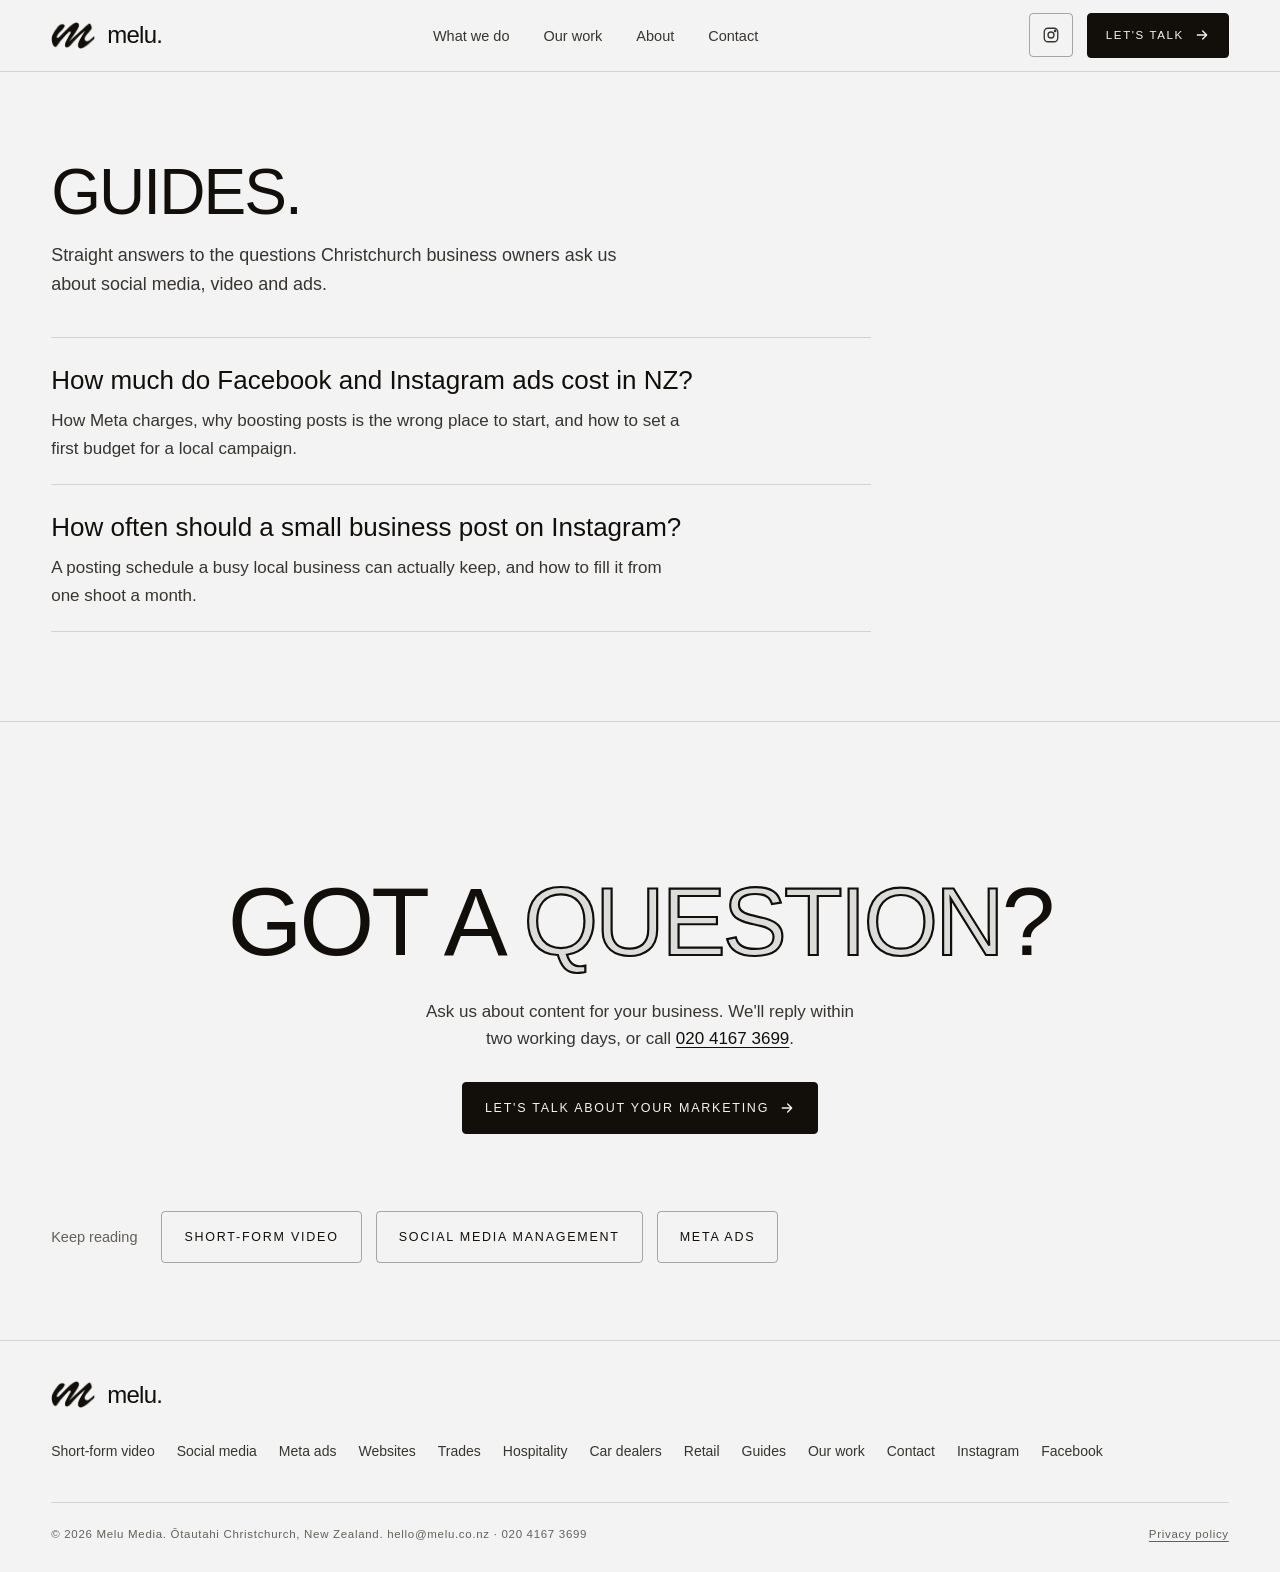
==== guides/index.html @ bd2c9570 "Add guides section: Facebook/Instagram ad costs and Instagram posting frequency Two sourced articles" ====
<!doctype html>
<html lang="en-NZ">
<head>
<meta charset="utf-8">
<meta name="viewport" content="width=device-width, initial-scale=1, viewport-fit=cover">
<title>Marketing Guides for Christchurch Businesses | Melu Media</title>
<meta name="description" content="Plain answers on social media, video and Facebook and Instagram ads for small businesses in Christchurch and New Zealand, from Melu Media.">
<link rel="canonical" href="https://melu.co.nz/guides/">
<meta name="robots" content="index, follow, max-image-preview:large, max-snippet:-1, max-video-preview:-1">
<meta name="author" content="Ephraim Stocks">
<meta name="theme-color" content="#f3f3f3">
<meta property="og:type" content="website">
<meta property="og:locale" content="en_NZ">
<meta property="og:site_name" content="Melu Media">
<meta property="og:title" content="Marketing Guides for Christchurch Businesses | Melu Media">
<meta property="og:description" content="Plain answers on social media, video and Facebook and Instagram ads for small businesses in Christchurch and New Zealand, from Melu Media.">
<meta property="og:url" content="https://melu.co.nz/guides/">
<meta property="og:image" content="https://melu.co.nz/og-image.png">
<meta name="twitter:card" content="summary_large_image">
<link rel="icon" type="image/png" sizes="64x64" href="/favicon.png">
<link rel="apple-touch-icon" sizes="180x180" href="/apple-touch-icon.png">
<link rel="stylesheet" href="/styles.css?v=20261026a">
<script>document.documentElement.className = 'js';</script>
<script type="application/ld+json">
{
  "@context": "https://schema.org",
  "@graph": [
    {
      "@type": "CollectionPage",
      "@id": "https://melu.co.nz/guides/#webpage",
      "url": "https://melu.co.nz/guides/",
      "name": "Marketing Guides for Christchurch Businesses | Melu Media",
      "description": "Plain answers on social media, video and Facebook and Instagram ads for small businesses in Christchurch and New Zealand, from Melu Media.",
      "inLanguage": "en-NZ",
      "isPartOf": {
        "@id": "https://melu.co.nz/#website"
      },
      "publisher": {
        "@id": "https://melu.co.nz/#organization"
      },
      "hasPart": [
        {
          "@id": "https://melu.co.nz/guides/facebook-instagram-ads-cost-nz#article"
        },
        {
          "@id": "https://melu.co.nz/guides/how-often-to-post-on-instagram#article"
        }
      ]
    },
    {
      "@type": "BreadcrumbList",
      "itemListElement": [
        {
          "@type": "ListItem",
          "position": 1,
          "name": "Melu Media",
          "item": "https://melu.co.nz/"
        },
        {
          "@type": "ListItem",
          "position": 2,
          "name": "Guides",
          "item": "https://melu.co.nz/guides/"
        }
      ]
    }
  ]
}
</script>
</head>
<body id="top">
<a class="skip" href="#main">Skip to content</a>

<header class="nav">
  <div class="wrap">
    <a class="brand" href="/" aria-label="Melu Media home"><span class="logo-mark" aria-hidden="true"></span><span class="wordmark">melu<span class="dot">.</span></span></a>
    <nav aria-label="Primary">
      <ul class="nav-links">
        <li><a href="/#services">What we do</a></li>
        <li><a href="/#work">Our work</a></li>
        <li><a href="/#about">About</a></li>
        <li><a href="/#contact">Contact</a></li>
      </ul>
    </nav>
    <div class="nav-cta">
      <a class="icon-link" href="https://www.instagram.com/melu.media/" target="_blank" rel="noopener" aria-label="Melu Media on Instagram"><svg viewBox="0 0 24 24" fill="none" stroke="currentColor" stroke-width="1.8" stroke-linecap="round" stroke-linejoin="round" aria-hidden="true"><rect x="3" y="3" width="18" height="18" rx="5"/><circle cx="12" cy="12" r="4"/><circle cx="17.5" cy="6.5" r="0.8" fill="currentColor"/></svg></a>
      <a class="btn btn-primary" href="/#contact">Let's talk <svg class="arrow" viewBox="0 0 24 24" fill="none" stroke="currentColor" stroke-width="2" stroke-linecap="round" stroke-linejoin="round" aria-hidden="true"><path d="M5 12h14M13 6l6 6-6 6"/></svg></a>
      <button class="menu-btn" id="menu-open" type="button" aria-label="Open menu" aria-controls="mobile-menu" aria-expanded="false">
        <svg viewBox="0 0 24 24" fill="none" stroke="currentColor" stroke-width="1.8" stroke-linecap="round" aria-hidden="true"><path d="M4 7h16M4 12h16M4 17h16"/></svg>
      </button>
    </div>
  </div>
</header>

<div class="mobile-menu" id="mobile-menu" role="dialog" aria-modal="true" aria-label="Menu" hidden>
  <div class="top">
    <a class="brand" href="/" aria-label="Melu Media home"><span class="logo-mark" aria-hidden="true"></span><span class="wordmark">melu<span class="dot">.</span></span></a>
    <button class="menu-btn" id="menu-close" type="button" aria-label="Close menu">
      <svg viewBox="0 0 24 24" fill="none" stroke="currentColor" stroke-width="1.8" stroke-linecap="round" aria-hidden="true"><path d="M6 6l12 12M18 6L6 18"/></svg>
    </button>
  </div>
  <ul>
        <li><a href="/#services">What we do</a></li>
        <li><a href="/#work">Our work</a></li>
        <li><a href="/#about">About</a></li>
        <li><a href="/#contact">Contact</a></li>
  </ul>
  <div class="foot">
    <a class="btn btn-primary" href="/#contact">Let's talk <svg class="arrow" viewBox="0 0 24 24" fill="none" stroke="currentColor" stroke-width="2" stroke-linecap="round" stroke-linejoin="round" aria-hidden="true"><path d="M5 12h14M13 6l6 6-6 6"/></svg></a>
    <a class="btn" href="https://www.instagram.com/melu.media/" target="_blank" rel="noopener"><svg viewBox="0 0 24 24" fill="none" stroke="currentColor" stroke-width="1.8" stroke-linecap="round" stroke-linejoin="round" aria-hidden="true"><rect x="3" y="3" width="18" height="18" rx="5"/><circle cx="12" cy="12" r="4"/><circle cx="17.5" cy="6.5" r="0.8" fill="currentColor"/></svg> @melu.media</a>
    <span class="hero-note">Ōtautahi Christchurch · New Zealand</span>
  </div>
</div>

<main id="main">

  <section class="page" aria-labelledby="guides-h">
    <div class="wrap">
      <h1 class="display" id="guides-h">Guides.</h1>
      <p class="lede" style="margin-top:18px">Straight answers to the questions Christchurch business owners ask us about social media, video and ads.</p>
      <ul class="guide-list">
        <li><a href="/guides/facebook-instagram-ads-cost-nz"><h2>How much do Facebook and Instagram ads cost in NZ?</h2><p>How Meta charges, why boosting posts is the wrong place to start, and how to set a first budget for a local campaign.</p></a></li>
        <li><a href="/guides/how-often-to-post-on-instagram"><h2>How often should a small business post on Instagram?</h2><p>A posting schedule a busy local business can actually keep, and how to fill it from one shoot a month.</p></a></li>
      </ul>
    </div>
  </section>

  <section class="section" aria-labelledby="cta-h">
    <div class="wrap">
      <div class="cta-big">
        <h2 class="display" id="cta-h">Got a <em>question</em>?</h2>
        <p>Ask us about content for your business. We'll reply within two working days, or call <a href="tel:+642041673699">020 4167 3699</a>.</p>
        <a class="btn btn-primary" href="/#contact">Let's talk about your marketing <svg class="arrow" viewBox="0 0 24 24" fill="none" stroke="currentColor" stroke-width="2" stroke-linecap="round" stroke-linejoin="round" aria-hidden="true"><path d="M5 12h14M13 6l6 6-6 6"/></svg></a>
      </div>
      <div class="more-services">
        <span class="more-label">Keep reading</span>
        <a class="btn" href="/short-form-video">Short-form video</a>
        <a class="btn" href="/social-media-marketing">Social media management</a>
        <a class="btn" href="/meta-ads">Meta ads</a>
      </div>
    </div>
  </section>

</main>

<footer>
  <div class="wrap">
    <a class="brand" href="/" aria-label="Melu Media home"><span class="logo-mark" aria-hidden="true"></span><span class="wordmark">melu<span class="dot">.</span></span></a>
    <ul class="links">
      <li><a href="/short-form-video">Short-form video</a></li>
      <li><a href="/social-media-marketing">Social media</a></li>
      <li><a href="/meta-ads">Meta ads</a></li>
      <li><a href="/websites">Websites</a></li>
      <li><a href="/marketing-for-trades">Trades</a></li>
      <li><a href="/marketing-for-hospitality">Hospitality</a></li>
      <li><a href="/marketing-for-car-dealers">Car dealers</a></li>
      <li><a href="/marketing-for-retail">Retail</a></li>
      <li><a href="/guides/">Guides</a></li>
      <li><a href="/#work">Our work</a></li>
      <li><a href="/#contact">Contact</a></li>
      <li><a href="https://www.instagram.com/melu.media/" target="_blank" rel="noopener">Instagram</a></li>
      <li><a href="https://www.facebook.com/profile.php?id=61594397530777" target="_blank" rel="noopener">Facebook</a></li>
    </ul>
    <div class="fine">
      <span>© <span id="year">2026</span> Melu Media. Ōtautahi Christchurch, New Zealand. <!--email_off--><a href="mailto:hello@melu.co.nz">hello@melu.co.nz</a><!--/email_off--> · <a href="tel:+642041673699">020 4167 3699</a></span>
      <a href="/privacy">Privacy policy</a>
    </div>
  </div>
</footer>

<script src="/site.js?v=20261026a" defer></script>
</body>
</html>
---- styles.css ----
:root {
  --ground: oklch(0.965 0 0);
  --surface: oklch(0.925 0 0);
  --ink: oklch(0.17 0.01 78);
  --ink-2: oklch(0.33 0.01 78);
  --muted: oklch(0.49 0.01 78);
  --line: oklch(0.17 0.01 78 / 0.14);
  --line-strong: oklch(0.17 0.01 78 / 0.34);
  --on-video: #f2f0eb;
  --z-nav: 50;
  --z-menu: 60;
  --z-skip: 100;
  --radius: 4px;
  --display: Helvetica, "Helvetica Neue", Arial, sans-serif;
  --body: Helvetica, "Helvetica Neue", Arial, sans-serif;
  --gutter: clamp(16px, 4vw, 64px);
  --max: 1320px;
  --nav-h: 72px;
  color-scheme: light;
  --mark: url("[data-uri]");
}

* { box-sizing: border-box; }
[hidden] { display: none !important; }
html { scroll-behavior: smooth; scroll-padding-top: var(--nav-h); }
@media (prefers-reduced-motion: reduce) { html { scroll-behavior: auto; } }

body {
  margin: 0;
  background: var(--ground);
  color: var(--ink);
  font-family: var(--body);
  font-size: 17px;
  line-height: 1.6;
  -webkit-font-smoothing: antialiased;
  overflow-x: hidden;
}

::selection { background: var(--ink); color: var(--ground); }

a { color: inherit; text-decoration: none; }
a:focus-visible, button:focus-visible, input:focus-visible, textarea:focus-visible, summary:focus-visible {
  outline: 2px solid var(--ink);
  outline-offset: 3px;
}
img { max-width: 100%; display: block; }

.wrap {
  width: 100%;
  max-width: var(--max);
  margin-inline: auto;
  padding-inline: var(--gutter);
}

.skip {
  position: absolute;
  left: 12px; top: -80px;
  z-index: var(--z-skip);
  padding: 12px 16px;
  background: var(--ink);
  color: var(--ground);
  border-radius: var(--radius);
  font-size: 14px;
}
.skip:focus { top: 12px; }

/* ---------- Typography ---------- */
h1, h2, h3 { margin: 0; font-weight: 400; text-wrap: balance; }
p { margin: 0; text-wrap: pretty; }
.eyebrow {
  font-family: var(--body);
  font-size: 12px;
  letter-spacing: 0.16em;
  text-transform: uppercase;
  color: var(--ink-2);
  display: inline-flex;
  align-items: center;
  gap: 12px;
}
.eyebrow::before {
  content: "";
  width: 22px;
  height: 1px;
  background: var(--ink);
}
.display {
  font-family: var(--display);
  font-weight: 400;
  text-transform: uppercase;
  line-height: 0.96;
  letter-spacing: -0.03em;
}
.display em {
  font-style: normal;
  font-weight: 400;
  color: oklch(0.17 0.01 78 / 0.1);
  -webkit-text-stroke: clamp(1.25px, 0.024em, 2.2px) var(--ink);
}
.lede { color: var(--ink-2); font-size: clamp(17px, 1.4vw, 20px); max-width: 60ch; margin: 0; }

/* ---------- Buttons ---------- */
.btn {
  display: inline-flex;
  align-items: center;
  gap: 10px;
  padding: 15px 22px;
  border-radius: var(--radius);
  border: 1px solid var(--line-strong);
  font-family: inherit;
  font-size: 12.5px;
  font-weight: 400;
  letter-spacing: 0.14em;
  text-transform: uppercase;
  transition: background .25s ease, color .25s ease, border-color .25s ease, transform .25s ease;
  cursor: pointer;
  background: transparent;
  color: var(--ink);
  white-space: nowrap;
}
.btn:hover { border-color: var(--ink); transform: translateY(-1px); }
.btn-primary { background: var(--ink); color: var(--ground); border-color: var(--ink); }
.btn-primary:hover { background: var(--ink-2); border-color: var(--ink-2); }
.btn[disabled] { opacity: .6; cursor: default; transform: none; }
.btn svg { width: 16px; height: 16px; }
.btn-primary .arrow { transition: transform .25s ease; }
.btn-primary:hover .arrow { transform: translateX(3px); }

/* ---------- Brand mark ---------- */
.brand { display: inline-flex; align-items: center; gap: 12px; }
.logo-mark {
  display: inline-block;
  width: 44px; height: 27px;
  background: currentColor;
  -webkit-mask: var(--mark) no-repeat center / contain;
  mask: var(--mark) no-repeat center / contain;
  flex: none;
}
.wordmark {
  font-family: var(--display);
  font-size: 24px;
  font-weight: 400;
  letter-spacing: -0.03em;
  line-height: 1;
  display: inline-flex;
  align-items: baseline;
}

/* ---------- Nav ---------- */
.nav {
  position: sticky;
  top: env(safe-area-inset-top, 0px);
  z-index: var(--z-nav);
  height: var(--nav-h);
  display: flex;
  align-items: center;
  background: var(--ground);
  border-bottom: 1px solid var(--line);
}
.nav .wrap { display: flex; align-items: center; justify-content: space-between; gap: 24px; }
.nav-links { display: flex; gap: 34px; list-style: none; margin: 0; padding: 0; }
.nav-links a {
  font-size: 14.5px;
  color: var(--ink-2);
  position: relative;
  padding-block: 10px;
}
.nav-links a::after {
  content: "";
  position: absolute;
  left: 0; right: 0; bottom: 4px;
  height: 1px;
  background: var(--ink);
  transform: scaleX(0);
  transform-origin: left;
  transition: transform .3s ease;
}
.nav-links a:hover { color: var(--ink); }
.nav-links a:hover::after { transform: scaleX(1); }
.nav-cta { display: flex; align-items: center; gap: 14px; }
.nav .btn { padding: 12px 18px; font-size: 11.5px; }
.icon-link { display: inline-grid; place-items: center; width: 44px; height: 44px; border-radius: var(--radius); border: 1px solid var(--line-strong); color: var(--ink-2); transition: color .25s ease, border-color .25s ease; }
.icon-link svg { width: 18px; height: 18px; }
.icon-link:hover { color: var(--ink); border-color: var(--ink); }
.menu-btn {
  display: none;
  width: 44px; height: 44px;
  border: 1px solid var(--line-strong);
  border-radius: 999px;
  background: transparent;
  color: var(--ink);
  cursor: pointer;
  align-items: center; justify-content: center;
}
.menu-btn svg { width: 18px; height: 18px; }
.mobile-menu {
  position: fixed;
  inset: 0;
  z-index: var(--z-menu);
  background: var(--ground);
  padding: calc(14px + env(safe-area-inset-top, 0px)) var(--gutter) 40px;
  display: flex;
  flex-direction: column;
  overflow-y: auto;
}
.mobile-menu .menu-btn { display: inline-flex; }
.mobile-menu .top { display: flex; justify-content: space-between; align-items: center; }
.mobile-menu ul { list-style: none; padding: 0; margin: 48px 0 32px; display: grid; gap: 8px; }
.mobile-menu li a {
  font-family: var(--display);
  font-weight: 400;
  text-transform: uppercase;
  letter-spacing: -0.02em;
  font-size: 40px;
  line-height: 1.15;
  display: block;
  padding-block: 6px;
  border-bottom: 1px solid var(--line);
}
.mobile-menu .foot { margin-top: auto; display: grid; gap: 12px; }
.mobile-menu .foot .btn { justify-content: center; }
.mobile-menu .foot .btn svg { width: 18px; height: 18px; }

/* ---------- Hero ---------- */
.hero {
  position: relative;
  overflow: hidden;
  border-bottom: 1px solid var(--line);
}
.hero canvas {
  position: fixed;
  inset: 0;
  width: 100%;
  height: 100%;
  z-index: -1;
  pointer-events: none;
}
.hero .wrap {
  position: relative;
  padding-block: clamp(40px, 6vw, 80px);
}
.hero-copy { display: grid; grid-template-columns: minmax(0, 1fr); gap: 28px; max-width: 980px; }
.hero h1, .hero .hero-h { font-size: clamp(44px, 7.2vw, 96px); }
.hero h1.eyebrow { font-size: 12px; }
.hero .lede { max-width: 52ch; }
.hero-actions { display: flex; flex-wrap: wrap; gap: 14px 22px; align-items: center; }
.hero-note { font-size: 14px; color: var(--muted); }

/* Rise-in on load */
.rise { animation: rise .9s cubic-bezier(.2,.7,.2,1) both; }
.rise.d1 { animation-delay: .08s; }
.rise.d2 { animation-delay: .18s; }
.rise.d3 { animation-delay: .28s; }
@keyframes rise {
  from { opacity: 0.001; transform: translateY(22px); }
  to { opacity: 1; transform: none; }
}
@media (prefers-reduced-motion: reduce) { .rise { animation: none; } }

/* ---------- Sections ---------- */
.section { padding-block: clamp(44px, 6vw, 80px); border-bottom: 1px solid var(--line); }
.section-head { margin-bottom: clamp(24px, 3vw, 40px); }
.section-head h2 { font-size: clamp(38px, 5vw, 68px); }

/* Services */
.services { display: grid; grid-template-columns: repeat(5, minmax(0, 1fr)); border-top: 1px solid var(--line-strong); border-left: 1px solid var(--line); }
.svc { padding: 36px 28px 44px; border-right: 1px solid var(--line); border-bottom: 1px solid var(--line); display: grid; gap: 14px; align-content: start; transition: background .3s ease; }
.svc:has(a):hover { background: var(--surface); }
.svc h3 { font-family: var(--display); font-weight: 400; text-transform: uppercase; letter-spacing: -0.01em; font-size: 22px; line-height: 1.15; }
.svc p { color: var(--ink-2); font-size: 15.5px; max-width: 34ch; }
.svc { position: relative; }
.svc h3 a::after { content: ""; position: absolute; inset: 0; }
.svc-arrow { display: inline-block; transition: transform .25s ease; }
.svc:hover .svc-arrow { transform: translateX(4px); }

/* Work */
.work-head { display: grid; grid-template-columns: minmax(0, 7fr) minmax(0, 5fr); gap: clamp(24px, 4vw, 64px); align-items: end; margin-bottom: clamp(28px, 4vw, 52px); }
.work-head h2 { font-size: clamp(38px, 5vw, 68px); max-width: 14ch; }
.work-copy { display: grid; gap: 20px; }
.work-copy p { color: var(--ink-2); max-width: 40ch; }
.work-copy .btn { justify-self: start; }
.reels { display: grid; grid-template-columns: repeat(3, minmax(0, 1fr)); gap: clamp(14px, 2.4vw, 28px); margin-top: clamp(28px, 4vw, 52px); }
.reel-card { display: grid; gap: 12px; margin: 0; align-content: start; }
.reel { position: relative; aspect-ratio: 9 / 16; border-radius: 12px; overflow: hidden; border: 1px solid var(--line); background: var(--surface); }
.reel.wide { aspect-ratio: 16 / 9; }
.reel img, .reel video { position: absolute; inset: 0; width: 100%; height: 100%; object-fit: cover; display: block; }
.reel .ctl { position: absolute; bottom: 12px; width: 44px; height: 44px; border-radius: 999px; border: 1px solid rgba(242,240,235,.5); background: rgba(10,10,10,.55); color: var(--on-video); display: none; place-items: center; cursor: pointer; padding: 0; transition: background .25s ease; }
.js .reel .ctl { display: grid; }
.reel .ctl:hover { background: rgba(10,10,10,.85); }
.reel .ctl svg { width: 18px; height: 18px; }
.reel .toggle { left: 12px; }
.reel .sound { right: 12px; }
.reel .i-pause, .reel.playing .i-play { display: none; }
.reel.playing .i-pause { display: block; }
.reel .sound .on, .reel.unmuted .sound .off { display: none; }
.reel.unmuted .sound .on { display: block; }
.reel-cap { display: grid; gap: 3px; padding: 0 2px; }
.reel-client { font-size: 15px; letter-spacing: -0.01em; color: var(--ink); }
.reel-note { font-size: 13.5px; color: var(--muted); }

/* Service pages */
.duo { --duo-gap: clamp(14px, 2.4vw, 28px); display: flex; gap: var(--duo-gap); align-items: flex-start; }
.duo .reel-card { min-width: 0; }
.duo .reel-card.is-wide { flex: 256 1 0; }
.duo .reel-card.is-tall { flex: 81 1 0; }
/* The row's basis covers its own two gaps, so all four videos come out the same height */
.duo-row { display: flex; gap: var(--duo-gap); flex: 243 1 calc(var(--duo-gap) * 2); min-width: 0; align-items: flex-start; }
.duo-row .reel-card.is-tall { flex: 1 1 0; }
.duo-row.is-two { flex: 162 1 var(--duo-gap); }
.duo + .duo, .solo-after { margin-top: clamp(28px, 4vw, 56px); }
@media (max-width: 1100px) {
  .duo-four { flex-wrap: wrap; }
  .duo-four .reel-card.is-wide, .duo-four .duo-row { flex: 1 1 100%; }
}
.solo { max-width: 1040px; }
.caps-wrap { display: grid; grid-template-columns: minmax(0, 5fr) minmax(0, 7fr); gap: clamp(24px, 4vw, 64px); align-items: start; }
.caps-wrap h2 { font-size: clamp(38px, 5vw, 68px); }
.caps { list-style: none; margin: 0; padding: 0; border-top: 1px solid var(--line-strong); }
.caps li { padding: 20px 0; border-bottom: 1px solid var(--line); font-size: clamp(18px, 1.7vw, 23px); line-height: 1.3; }
.steps { list-style: none; margin: 0; padding: 0; border-top: 1px solid var(--line-strong); counter-reset: step; }
.steps li { counter-increment: step; display: grid; grid-template-columns: 2.6em minmax(0, 1fr); column-gap: 14px; row-gap: 6px; padding: 20px 0; border-bottom: 1px solid var(--line); }
.steps li::before { content: counter(step, decimal-leading-zero); grid-row: span 2; font-size: 14px; color: var(--muted); padding-top: 5px; font-variant-numeric: tabular-nums; }
.steps h3 { font-family: var(--display); font-weight: 400; text-transform: uppercase; letter-spacing: -0.01em; font-size: clamp(18px, 1.7vw, 23px); line-height: 1.2; }
.steps p { color: var(--ink-2); font-size: 15.5px; max-width: 52ch; }
.cta-big { display: grid; gap: 30px; justify-items: center; text-align: center; padding-block: clamp(36px, 6vw, 90px); }
.cta-big .display { font-size: clamp(44px, 9vw, 96px); }
.cta-big p { color: var(--ink-2); max-width: 46ch; }
.cta-big p a { color: var(--ink); text-decoration: underline; text-underline-offset: 3px; white-space: nowrap; }
.more-services { display: flex; flex-wrap: wrap; align-items: center; gap: 12px 14px; }
.more-label { margin-right: 10px; font-size: 14.5px; color: var(--muted); }

.faq { border-top: 1px solid var(--line-strong); }
.faq-item { border-bottom: 1px solid var(--line); }
.faq-item summary { display: flex; align-items: center; justify-content: space-between; gap: 24px; padding: 22px 0; cursor: pointer; list-style: none; }
.faq-item summary::-webkit-details-marker { display: none; }
.faq-item h3 { font-size: clamp(18px, 1.7vw, 22px); line-height: 1.3; }
.faq-icon { position: relative; flex: none; width: 16px; height: 16px; }
.faq-icon::before, .faq-icon::after { content: ""; position: absolute; left: 0; right: 0; top: 50%; height: 1.5px; margin-top: -0.75px; background: var(--ink); transition: transform .3s cubic-bezier(.2,.7,.2,1); }
.faq-icon::after { transform: rotate(90deg); }
.faq-item[open] .faq-icon::after { transform: rotate(0deg); }
.faq-item p { color: var(--ink-2); max-width: 62ch; padding: 0 40px 24px 0; }
@media (prefers-reduced-motion: no-preference) {
  :root { interpolate-size: allow-keywords; }
  .faq-item::details-content { block-size: 0; overflow: clip; transition: block-size .3s cubic-bezier(.2,.7,.2,1), content-visibility .3s allow-discrete; }
  .faq-item[open]::details-content { block-size: auto; }
}
@media (prefers-reduced-motion: reduce) { .faq-icon::before, .faq-icon::after, .svc-arrow { transition: none; } }
footer .fine span a { text-decoration: none; }

.feature { display: grid; grid-template-columns: minmax(0, 7fr) minmax(0, 5fr); gap: clamp(28px, 4vw, 64px); align-items: center; }
.feature-copy { display: grid; gap: 20px; align-content: center; }
.feature-copy h2 { font-size: clamp(38px, 5vw, 68px); }
.feature-copy p { color: var(--ink-2); max-width: 44ch; }
.feature .reel-card { width: 100%; max-width: 380px; justify-self: end; }
.feature .pair { display: grid; grid-template-columns: repeat(2, minmax(0, 1fr)); gap: clamp(14px, 2vw, 24px); }
.feature .pair .reel-card { max-width: none; }

/* About */
.statement { padding-block: clamp(44px, 6vw, 80px); border-bottom: 1px solid var(--line); position: relative; }
.statement .wrap { position: relative; display: grid; grid-template-columns: minmax(0, 7fr) minmax(0, 5fr); gap: 32px; align-items: end; }
.statement .wrap > .eyebrow { grid-column: 1 / -1; }
.statement-text { font-size: clamp(34px, 5.2vw, 78px); max-width: 14ch; line-height: 1.04; }
.statement-body { display: grid; gap: 16px; max-width: 46ch; }
.statement-body p:not(.lede) { color: var(--ink-2); font-size: 16px; }

/* Contact */
.contact { display: grid; grid-template-columns: minmax(0, 6fr) minmax(0, 6fr); gap: clamp(32px, 5vw, 96px); align-items: start; }
.contact-copy { display: grid; gap: 24px; }
.contact-copy .display { max-width: 12ch; font-size: clamp(34px, 3.9vw, 56px); }
.contact-copy .lede { max-width: 44ch; }
.contact-lines { display: grid; gap: 14px; border-top: 1px solid var(--line); padding-top: 24px; }
.contact-lines a, .contact-lines > span { display: grid; gap: 2px; }
.contact-lines .k { font-size: 11px; letter-spacing: .12em; text-transform: uppercase; color: var(--muted); }
.contact-lines .v { font-size: 18px; }
.contact-lines a:hover .v { text-decoration: underline; text-underline-offset: 4px; }
form { display: grid; gap: 22px; }
.field { display: grid; gap: 8px; border: 0; padding: 0; margin: 0; min-width: 0; }
.field label, .field legend { font-size: 11.5px; letter-spacing: .12em; text-transform: uppercase; color: var(--ink-2); padding: 0; }
.field legend { margin-bottom: 10px; }
.field .opt { color: var(--muted); letter-spacing: .06em; text-transform: none; }
.field input, .field textarea {
  width: 100%;
  background: transparent;
  border: 0;
  border-bottom: 1px solid var(--line-strong);
  color: var(--ink);
  font-family: var(--body);
  font-size: 18px;
  padding: 10px 0 12px;
  border-radius: 0;
  transition: border-color .25s ease;
}
.field input::placeholder, .field textarea::placeholder { color: var(--muted); opacity: 1; }
.field input:focus, .field textarea:focus { outline: none; border-color: var(--ink); box-shadow: 0 1px 0 0 var(--ink); }
.field textarea { min-height: 96px; resize: vertical; }
.field .err { display: none; font-size: 13.5px; color: var(--ink); }
.field .err::before { content: "! "; font-weight: 700; }
.field.invalid .err { display: block; }
.field.invalid input { border-bottom-width: 2px; border-color: var(--ink); }
.two { display: grid; grid-template-columns: repeat(2, minmax(0, 1fr)); gap: 24px; }
.chips { display: flex; flex-wrap: wrap; gap: 8px; }
.chip { position: relative; display: inline-flex; }
.field .chip input { position: absolute; inset: 0; width: 100%; height: 100%; margin: 0; padding: 0; opacity: 0; cursor: pointer; }
.chip span { text-transform: none; letter-spacing: 0; display: inline-flex; align-items: center; min-height: 44px; padding: 8px 14px; border: 1px solid var(--line-strong); border-radius: var(--radius); font-size: 14.5px; color: var(--ink-2); transition: background .2s ease, color .2s ease, border-color .2s ease; }
.chip:hover span { border-color: var(--ink); }
.chip input:checked + span { background: var(--ink); color: var(--ground); border-color: var(--ink); }
.chip input:focus-visible + span { outline: 2px solid var(--ink); outline-offset: 3px; }
.form-foot { display: flex; align-items: center; gap: 14px 18px; flex-wrap: wrap; margin-top: 4px; }
.form-foot small { color: var(--muted); font-size: 13px; max-width: 44ch; }
.form-foot small a { color: var(--ink-2); text-decoration: underline; text-underline-offset: 3px; display: inline-block; padding-block: 10px; margin-block: -10px; }
.hp { position: absolute; left: -9999px; width: 1px; height: 1px; opacity: 0; }
.sent { display: none; padding: 18px 20px; border: 1px solid var(--line-strong); border-radius: var(--radius); color: var(--ink); background: var(--surface); }
.sent.show { display: block; }
.sent.error { border-color: var(--ink); }
.sent a { text-decoration: underline; text-underline-offset: 3px; }

/* Footer */
footer { padding-block: 40px 28px; }
footer .wrap { display: flex; flex-wrap: wrap; justify-content: space-between; align-items: center; gap: 20px; }
footer .links { display: flex; flex-wrap: wrap; gap: 0 22px; list-style: none; padding: 0; margin: 0; font-size: 14px; color: var(--ink-2); }
footer .links a { display: inline-block; padding-block: 12px; }
footer .links a:hover { color: var(--ink); text-decoration: underline; text-underline-offset: 4px; }
footer .fine { font-size: 11.5px; letter-spacing: .06em; color: var(--muted); width: 100%; display: flex; justify-content: space-between; flex-wrap: wrap; gap: 10px; border-top: 1px solid var(--line); padding-top: 22px; margin-top: 8px; }
footer .fine a { text-decoration: underline; text-underline-offset: 3px; padding-block: 12px; margin-block: -12px; }

/* Simple text pages (privacy, 404) */
.page { padding-block: clamp(48px, 7vw, 104px); border-bottom: 1px solid var(--line); }
.page h1 { font-size: clamp(38px, 5vw, 68px); }
.prose { max-width: 68ch; display: grid; gap: 16px; margin-top: clamp(24px, 3vw, 40px); color: var(--ink-2); }
.prose h2 { font-family: var(--display); font-size: 20px; text-transform: uppercase; letter-spacing: -0.01em; color: var(--ink); margin-top: 20px; }
.prose a:not(.btn) { color: var(--ink); text-decoration: underline; text-underline-offset: 3px; }
.prose ul { margin: 0; padding-left: 20px; display: grid; gap: 8px; }
.page .btn { margin-top: 12px; justify-self: start; }

/* Guides (articles) */
.crumbs { font-size: 13px; color: var(--muted); margin: 0 0 18px; }
.crumbs a { color: var(--ink-2); text-decoration: underline; text-underline-offset: 3px; }
.byline { font-size: 14px; color: var(--muted); margin: 18px 0 0; }
.prose h3 { font-size: 17px; color: var(--ink); margin: 8px 0 -6px; }
.prose ol { margin: 0; padding-left: 22px; display: grid; gap: 8px; }
.prose strong { color: var(--ink); }
.answer { border: 1px solid var(--line-strong); border-radius: var(--radius); padding: 18px 20px; background: var(--surface); color: var(--ink); }
.answer p { margin: 0; }
.answer p + p { margin-top: 10px; }
.table-wrap { overflow-x: auto; }
.prose table { width: 100%; border-collapse: collapse; font-size: 15px; }
.prose th, .prose td { text-align: left; vertical-align: top; padding: 10px 12px 10px 0; border-bottom: 1px solid var(--line); }
.prose th { color: var(--ink); font-weight: 600; }
.prose figure { margin: 8px 0; }
.prose figure img { width: min(100%, 300px); height: auto; border-radius: var(--radius); display: block; }
.prose figcaption { font-size: 13px; color: var(--muted); margin-top: 8px; }
.sources { font-size: 14px; }
.sources li { overflow-wrap: anywhere; }
.guide-list { list-style: none; margin: clamp(24px, 3vw, 40px) 0 0; padding: 0; max-width: 820px; border-top: 1px solid var(--line); }
.guide-list li { border-bottom: 1px solid var(--line); }
.guide-list a { display: grid; gap: 6px; padding-block: 22px; }
.guide-list a:hover h2 { text-decoration: underline; text-underline-offset: 4px; }
.guide-list h2 { font-size: clamp(20px, 2.2vw, 26px); color: var(--ink); margin: 0; }
.guide-list p { margin: 0; color: var(--ink-2); max-width: 68ch; }

/* ---------- Responsive ---------- */
@media (max-width: 1279px) {
  /* five cards: three across, then two wider ones */
  .services { grid-template-columns: repeat(6, minmax(0, 1fr)); }
  .svc { grid-column: span 2; }
  .svc:nth-child(n+4) { grid-column: span 3; }
}
@media (max-width: 1080px) {
  .services { grid-template-columns: repeat(2, minmax(0, 1fr)); }
  .svc, .svc:nth-child(n+4) { grid-column: auto; }
  .svc:last-child:nth-child(odd) { grid-column: span 2; }
}
@media (max-width: 900px) {
  .nav-links, .nav .btn { display: none; }
  .menu-btn { display: inline-flex; }
  .hero .wrap { padding-block: 56px 64px; }
  .work-head { grid-template-columns: 1fr; align-items: start; }
  .caps-wrap { grid-template-columns: 1fr; }
  .feature { grid-template-columns: 1fr; }
  .feature .reel-card { justify-self: center; max-width: 320px; }
  .feature .pair { width: 100%; max-width: 560px; justify-self: center; }
  .statement .wrap { grid-template-columns: 1fr; }
  .contact { grid-template-columns: 1fr; }
  .contact-copy .display { font-size: clamp(34px, 9vw, 48px); }
}
@media (max-width: 700px) {
  .reels {
    display: flex;
    overflow-x: auto;
    scroll-snap-type: x mandatory;
    gap: 12px;
    margin-inline: calc(var(--gutter) * -1);
    padding-inline: var(--gutter);
    scroll-padding-inline: var(--gutter);
    scrollbar-width: none;
  }
  .reels::-webkit-scrollbar { display: none; }
  .reel-card { flex: 0 0 72%; scroll-snap-align: start; }
  .duo { flex-wrap: wrap; }
  .duo .reel-card.is-wide { flex: 1 1 100%; }
  .duo .reel-card.is-tall { flex: 1 1 40%; max-width: 72%; }
  .duo-row {
    overflow-x: auto;
    scroll-snap-type: x mandatory;
    margin-inline: calc(var(--gutter) * -1);
    padding-inline: var(--gutter);
    scroll-padding-inline: var(--gutter);
    scrollbar-width: none;
  }
  .duo-row::-webkit-scrollbar { display: none; }
  .duo .duo-row .reel-card.is-tall { flex: 0 0 44%; max-width: none; }
  .duo-flip .reel-card.is-wide { order: -1; }
}
@media (max-width: 640px) {
  body { font-size: 16px; }
  .btn { white-space: normal; text-align: center; }
  .services { grid-template-columns: 1fr; }
  .svc:last-child:nth-child(odd) { grid-column: auto; }
  .svc { padding: 28px 20px 32px; }
  .two { grid-template-columns: 1fr; }
  .hero-actions .btn, .form-foot .btn { width: 100%; justify-content: center; }
}
@media (max-width: 420px) {
  .hero .hero-h { font-size: 10.4vw; }
}
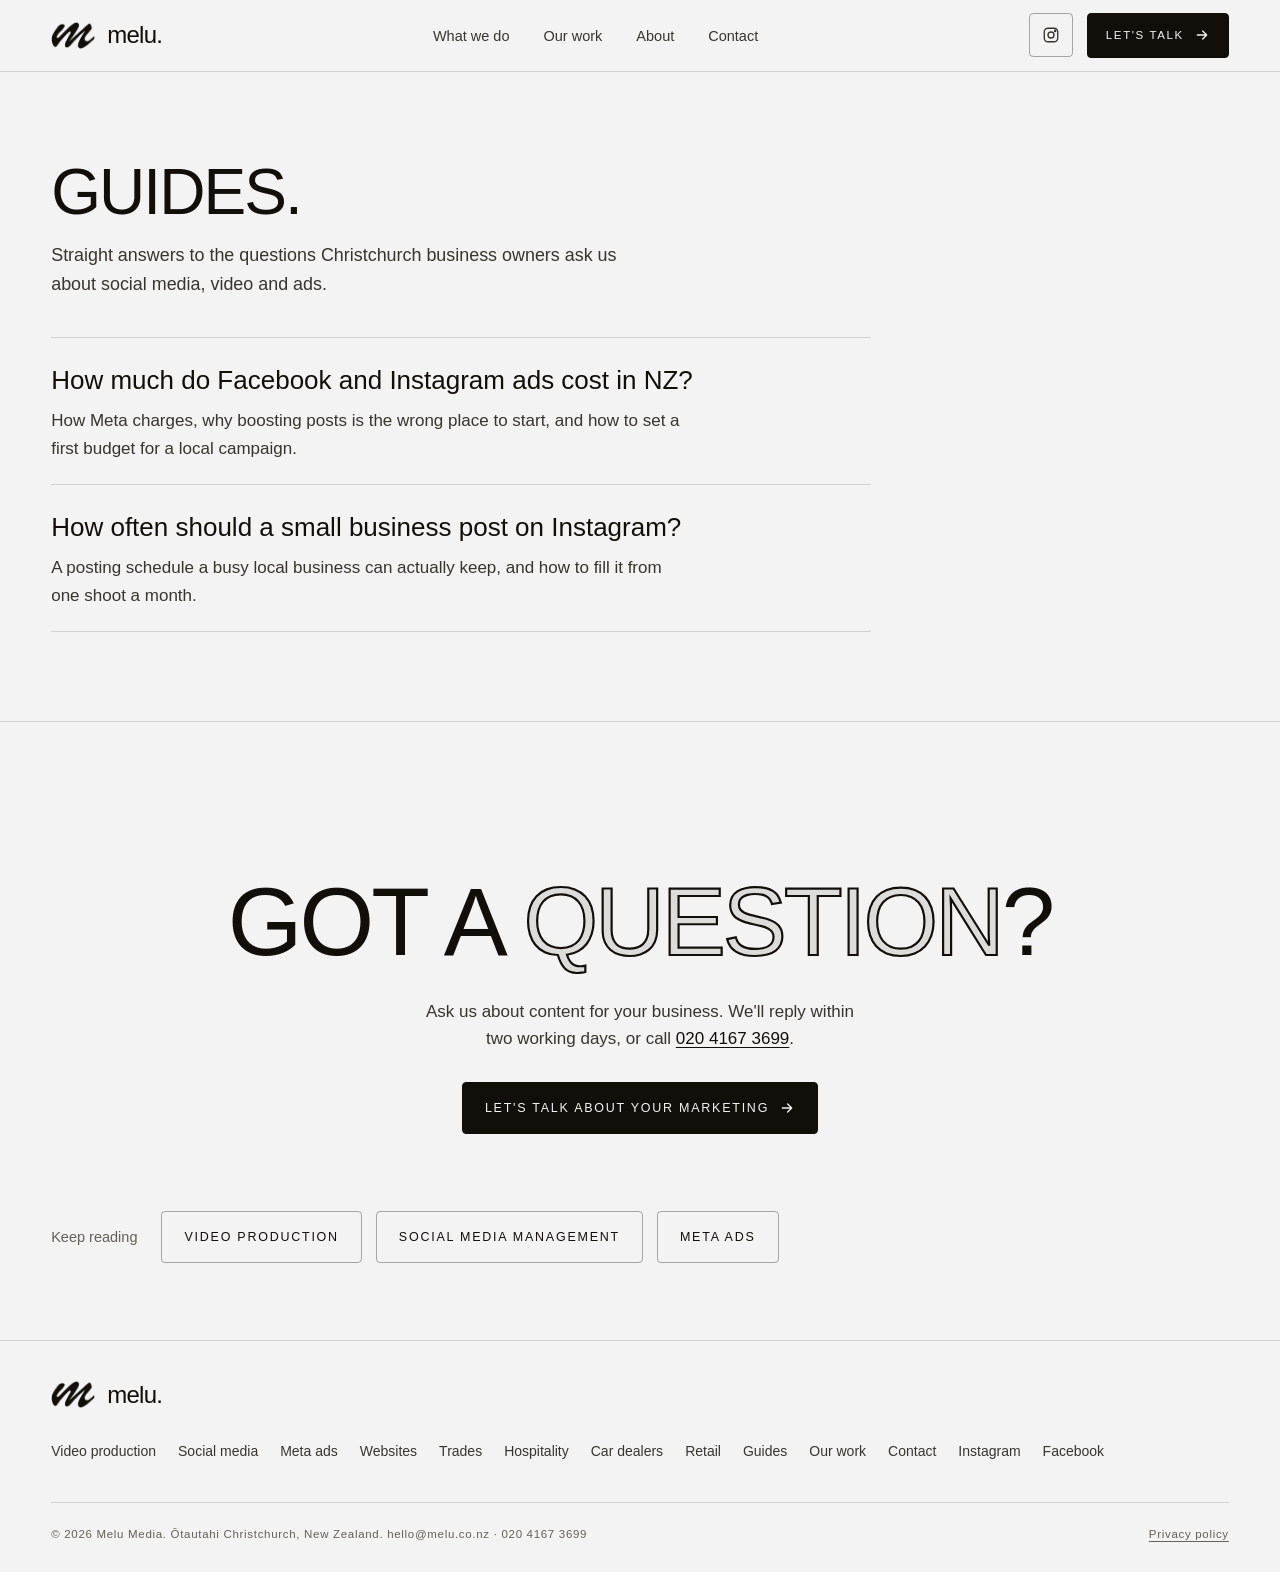
==== commit a5a2e295: "Video page covers short and long form; content-creator targeting; clearer business identity /short-f" ====
--- a/guides/index.html
+++ b/guides/index.html
@@ -19,7 +19,7 @@
 <meta name="twitter:card" content="summary_large_image">
 <link rel="icon" type="image/png" sizes="64x64" href="/favicon.png">
 <link rel="apple-touch-icon" sizes="180x180" href="/apple-touch-icon.png">
-<link rel="stylesheet" href="/styles.css?v=20261026a">
+<link rel="stylesheet" href="/styles.css?v=20261027b">
 <script>document.documentElement.className = 'js';</script>
 <script type="application/ld+json">
 {
@@ -134,7 +134,7 @@
       </div>
       <div class="more-services">
         <span class="more-label">Keep reading</span>
-        <a class="btn" href="/short-form-video">Short-form video</a>
+        <a class="btn" href="/short-form-video">Video production</a>
         <a class="btn" href="/social-media-marketing">Social media management</a>
         <a class="btn" href="/meta-ads">Meta ads</a>
       </div>
@@ -147,7 +147,7 @@
   <div class="wrap">
     <a class="brand" href="/" aria-label="Melu Media home"><span class="logo-mark" aria-hidden="true"></span><span class="wordmark">melu<span class="dot">.</span></span></a>
     <ul class="links">
-      <li><a href="/short-form-video">Short-form video</a></li>
+      <li><a href="/short-form-video">Video production</a></li>
       <li><a href="/social-media-marketing">Social media</a></li>
       <li><a href="/meta-ads">Meta ads</a></li>
       <li><a href="/websites">Websites</a></li>
@@ -168,6 +168,6 @@
   </div>
 </footer>
 
-<script src="/site.js?v=20261026a" defer></script>
+<script src="/site.js?v=20261027b" defer></script>
 </body>
 </html>
--- a/styles.css
+++ b/styles.css
@@ -244,6 +244,76 @@
 .hero .lede { max-width: 52ch; }
 .hero-actions { display: flex; flex-wrap: wrap; gap: 14px 22px; align-items: center; }
 .hero-note { font-size: 14px; color: var(--muted); }
+
+/* Homepage hero: full-screen client videos behind the headline, taking turns 01 / 02 */
+.hero-video { min-height: calc(100svh - var(--nav-h)); display: flex; align-items: flex-end; background: #0d0c0b; color: #fff; border-bottom: 0; }
+.hv-stage { position: absolute; inset: 0; overflow: hidden; }
+.hv-clip { position: absolute; inset: 0; opacity: 0; transition: opacity .8s ease; }
+.hv-clip.is-active { opacity: 1; }
+/* when a clip's shape doesn't match the screen, show it whole over a blurred copy of its poster */
+.hv-clip::before { content: ""; position: absolute; inset: -40px; background: var(--poster) center / cover no-repeat; filter: blur(28px) brightness(0.55); opacity: 0; }
+.hv-clip.fit::before { opacity: 1; }
+.hv-clip video { position: relative; width: 100%; height: 100%; object-fit: cover; display: block; }
+.hv-clip.fit video { object-fit: contain; }
+.hv-scrim { position: absolute; inset: 0; pointer-events: none; background: linear-gradient(to top, rgb(0 0 0 / 0.7) 0%, rgb(0 0 0 / 0.3) 50%, rgb(0 0 0 / 0.1) 80%), linear-gradient(to right, rgb(0 0 0 / 0.55), rgb(0 0 0 / 0.1) 70%); }
+.hero-video .wrap { padding-block: clamp(32px, 5vw, 64px); }
+.hero-video .hero-copy { gap: 22px; }
+.hero-video .hero-h { font-size: clamp(40px, 5.8vw, 84px); }
+.hv-inner { position: relative; width: 100%; display: grid; grid-template-columns: minmax(0, 1fr) auto; align-items: end; gap: 32px 48px; }
+.hero-video .eyebrow, .hero-video .lede { color: rgb(255 255 255 / 0.88); }
+.hero-video .eyebrow::before { background: #fff; }
+.hero-video .display { color: #fff; }
+.hero-video .display em { color: rgb(255 255 255 / 0.12); -webkit-text-stroke-color: #fff; }
+.hero-video .btn-primary { background: #fff; color: var(--ink); border-color: #fff; }
+.hero-video .btn-primary:hover { background: rgb(255 255 255 / 0.86); border-color: rgb(255 255 255 / 0.86); }
+.hv-work { color: #fff; font-size: 15px; text-decoration: underline; text-underline-offset: 4px; padding-block: 12px; }
+.hv-nav { display: grid; gap: 14px; justify-items: end; min-width: 260px; text-shadow: 0 1px 8px rgb(0 0 0 / 0.6); }
+.hv-now { margin: 0; display: grid; justify-items: end; gap: 2px; text-align: right; }
+.hv-client { font-size: 15px; font-weight: 600; }
+.hv-note { font-size: 13px; color: rgb(255 255 255 / 0.75); }
+.hv-dots { list-style: none; margin: 0; padding: 0; display: flex; gap: 10px; }
+.hv-dot { display: grid; gap: 8px; width: 72px; padding: 8px 0; background: none; border: 0; color: rgb(255 255 255 / 0.6); font: inherit; font-size: 13px; letter-spacing: .08em; text-align: left; cursor: pointer; }
+.hv-dot[aria-current="true"], .hv-dot:hover { color: #fff; }
+.hv-dot .bar { display: block; height: 2px; background: rgb(255 255 255 / 0.3); overflow: hidden; }
+.hv-dot .bar i { display: block; height: 100%; background: #fff; transform-origin: left; transform: scaleX(0); }
+.hv-dot.done .bar i { transform: scaleX(1); }
+.hv-dot:focus-visible, .hv-pause:focus-visible, .hv-work:focus-visible { outline: 2px solid #fff; outline-offset: 3px; }
+.hv-pause { width: 44px; height: 44px; display: grid; place-items: center; border-radius: 50%; border: 1px solid rgb(255 255 255 / 0.5); background: rgb(0 0 0 / 0.25); color: #fff; cursor: pointer; }
+.hv-pause svg { width: 16px; height: 16px; }
+.hv-pause .i-play, .hero-video.paused .hv-pause .i-pause { display: none; }
+.hero-video.paused .hv-pause .i-play { display: block; }
+@media (max-width: 900px) {
+  .hv-inner { grid-template-columns: minmax(0, 1fr); }
+  .hv-nav { justify-items: start; min-width: 0; grid-template-columns: 1fr auto; grid-template-areas: "now pause" "dots dots"; align-items: center; width: 100%; }
+  .hv-now { grid-area: now; justify-items: start; text-align: left; }
+  .hv-pause { grid-area: pause; }
+  .hv-dots { grid-area: dots; width: 100%; }
+  .hv-dots li { flex: 1; }
+  .hv-dot { width: 100%; }
+}
+@media (max-width: 700px) {
+  /* Phones: a landscape video can't fill a tall screen without cropping to a blurry strip,
+     so the headline sits on the light ground and the videos play in a widescreen frame below */
+  .hero-video { display: grid; min-height: 0; background: transparent; color: var(--ink); border-bottom: 1px solid var(--line); padding-block: 48px 36px; row-gap: 28px; grid-template-areas: "copy" "stage" "nav"; }
+  .hv-inner { display: contents; }
+  .hero-video .hero-copy { grid-area: copy; padding-inline: var(--gutter); }
+  .hv-stage { grid-area: stage; position: relative; inset: auto; aspect-ratio: 16 / 9; margin-inline: var(--gutter); border-radius: var(--radius); background: #0d0c0b; }
+  .hv-scrim { display: none; }
+  .hv-nav { grid-area: nav; padding-inline: var(--gutter); text-shadow: none; }
+  .hero-video .eyebrow, .hero-video .lede { color: var(--ink-2); }
+  .hero-video .eyebrow::before { background: var(--ink); }
+  .hero-video .display { color: var(--ink); }
+  .hero-video .display em { color: oklch(0.17 0.01 78 / 0.1); -webkit-text-stroke-color: var(--ink); }
+  .hero-video .btn-primary { background: var(--ink); color: var(--ground); border-color: var(--ink); }
+  .hv-work { color: var(--ink); }
+  .hv-note { color: var(--muted); }
+  .hv-dot { color: var(--muted); }
+  .hv-dot[aria-current="true"], .hv-dot:hover { color: var(--ink); }
+  .hv-dot .bar { background: var(--line); }
+  .hv-dot .bar i { background: var(--ink); }
+  .hv-pause { border-color: var(--line-strong); background: transparent; color: var(--ink); }
+  .hv-dot:focus-visible, .hv-pause:focus-visible, .hv-work:focus-visible { outline-color: var(--ink); }
+}
 
 /* Rise-in on load */
 .rise { animation: rise .9s cubic-bezier(.2,.7,.2,1) both; }
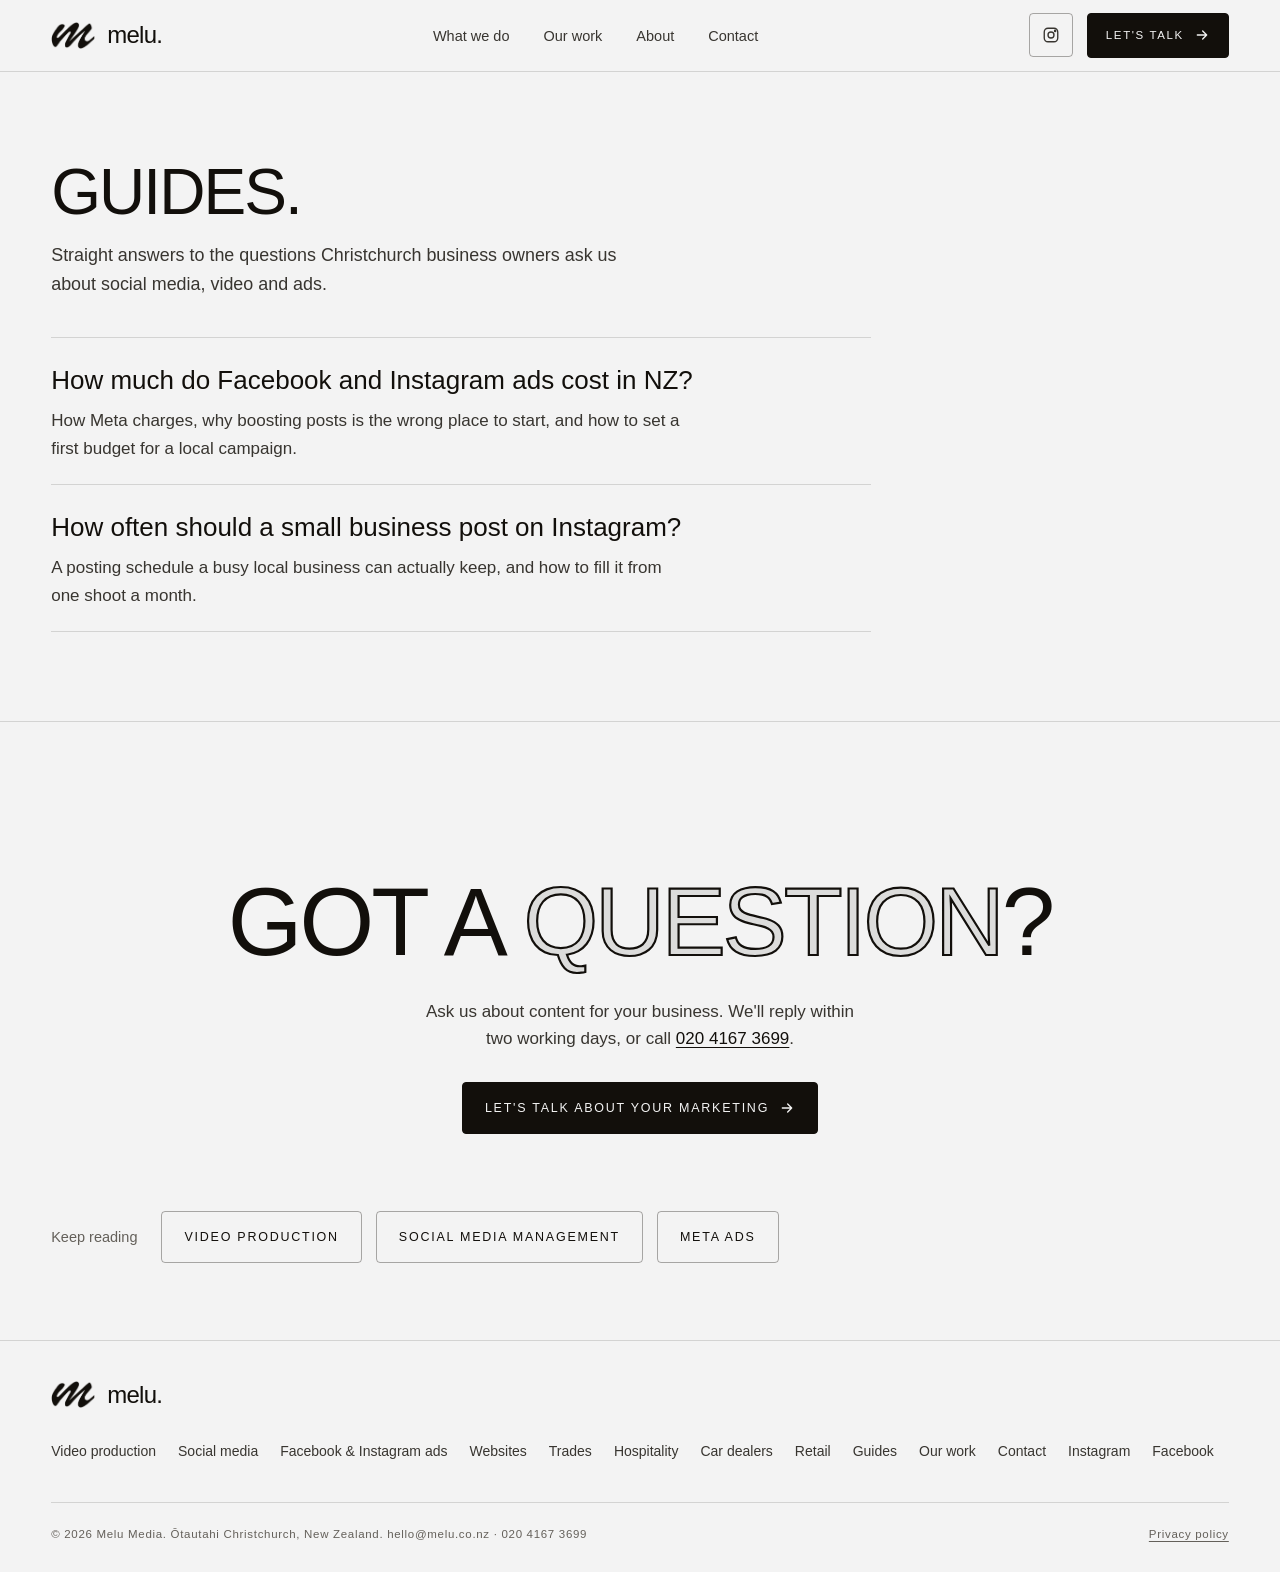
==== commit 1a4d77c1: "Open wording to studio and other locations; slimmer homepage (4 services, 4 reels, 4 FAQs); plain ad" ====
--- a/guides/index.html
+++ b/guides/index.html
@@ -19,7 +19,7 @@
 <meta name="twitter:card" content="summary_large_image">
 <link rel="icon" type="image/png" sizes="64x64" href="/favicon.png">
 <link rel="apple-touch-icon" sizes="180x180" href="/apple-touch-icon.png">
-<link rel="stylesheet" href="/styles.css?v=20261027b">
+<link rel="stylesheet" href="/styles.css?v=20261117">
 <script>document.documentElement.className = 'js';</script>
 <script type="application/ld+json">
 {
@@ -149,7 +149,7 @@
     <ul class="links">
       <li><a href="/short-form-video">Video production</a></li>
       <li><a href="/social-media-marketing">Social media</a></li>
-      <li><a href="/meta-ads">Meta ads</a></li>
+      <li><a href="/meta-ads">Facebook &amp; Instagram ads</a></li>
       <li><a href="/websites">Websites</a></li>
       <li><a href="/marketing-for-trades">Trades</a></li>
       <li><a href="/marketing-for-hospitality">Hospitality</a></li>
--- a/styles.css
+++ b/styles.css
@@ -332,7 +332,7 @@
 .section-head h2 { font-size: clamp(38px, 5vw, 68px); }
 
 /* Services */
-.services { display: grid; grid-template-columns: repeat(5, minmax(0, 1fr)); border-top: 1px solid var(--line-strong); border-left: 1px solid var(--line); }
+.services { display: grid; grid-template-columns: repeat(4, minmax(0, 1fr)); border-top: 1px solid var(--line-strong); border-left: 1px solid var(--line); }
 .svc { padding: 36px 28px 44px; border-right: 1px solid var(--line); border-bottom: 1px solid var(--line); display: grid; gap: 14px; align-content: start; transition: background .3s ease; }
 .svc:has(a):hover { background: var(--surface); }
 .svc h3 { font-family: var(--display); font-weight: 400; text-transform: uppercase; letter-spacing: -0.01em; font-size: 22px; line-height: 1.15; }
@@ -349,6 +349,7 @@
 .work-copy p { color: var(--ink-2); max-width: 40ch; }
 .work-copy .btn { justify-self: start; }
 .reels { display: grid; grid-template-columns: repeat(3, minmax(0, 1fr)); gap: clamp(14px, 2.4vw, 28px); margin-top: clamp(28px, 4vw, 52px); }
+.reels-four { grid-template-columns: repeat(4, minmax(0, 1fr)); }
 .reel-card { display: grid; gap: 12px; margin: 0; align-content: start; }
 .reel { position: relative; aspect-ratio: 9 / 16; border-radius: 12px; overflow: hidden; border: 1px solid var(--line); background: var(--surface); }
 .reel.wide { aspect-ratio: 16 / 9; }
@@ -528,15 +529,8 @@
 .guide-list p { margin: 0; color: var(--ink-2); max-width: 68ch; }
 
 /* ---------- Responsive ---------- */
-@media (max-width: 1279px) {
-  /* five cards: three across, then two wider ones */
-  .services { grid-template-columns: repeat(6, minmax(0, 1fr)); }
-  .svc { grid-column: span 2; }
-  .svc:nth-child(n+4) { grid-column: span 3; }
-}
 @media (max-width: 1080px) {
   .services { grid-template-columns: repeat(2, minmax(0, 1fr)); }
-  .svc, .svc:nth-child(n+4) { grid-column: auto; }
   .svc:last-child:nth-child(odd) { grid-column: span 2; }
 }
 @media (max-width: 900px) {
